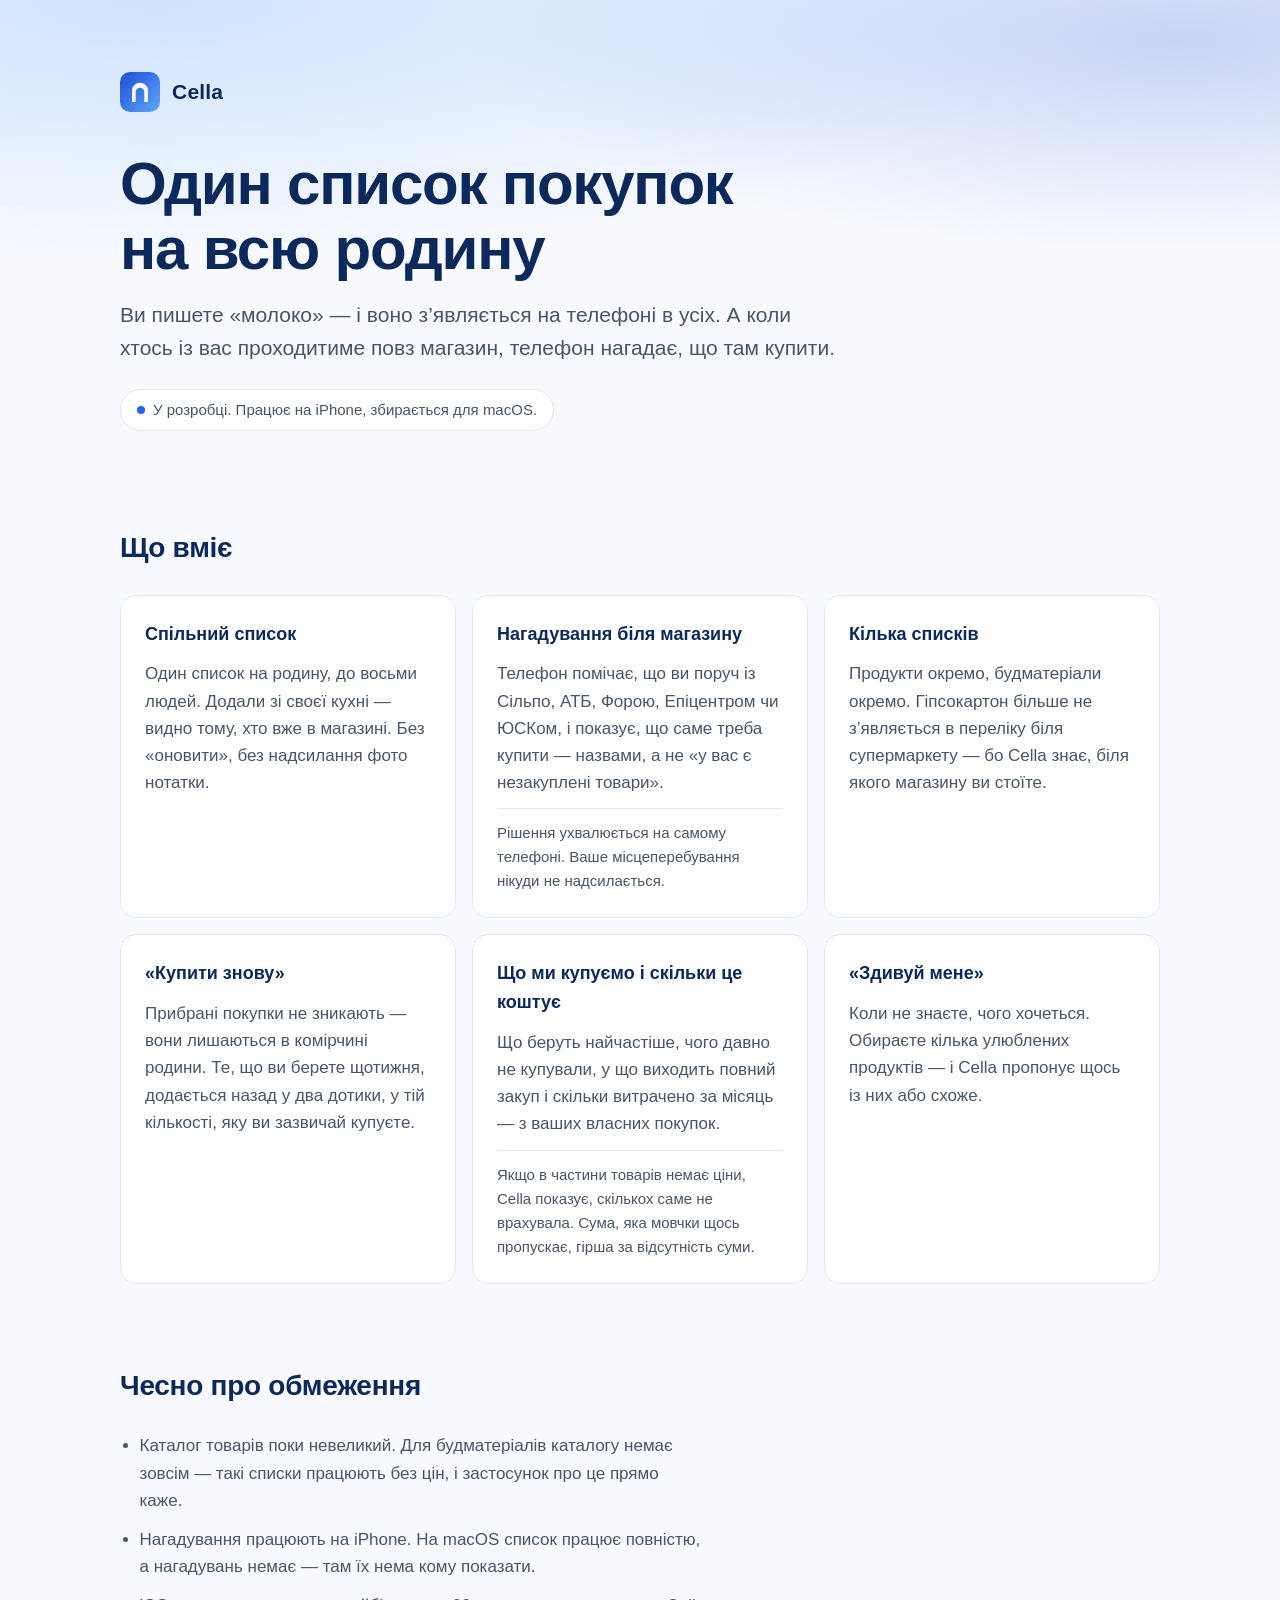
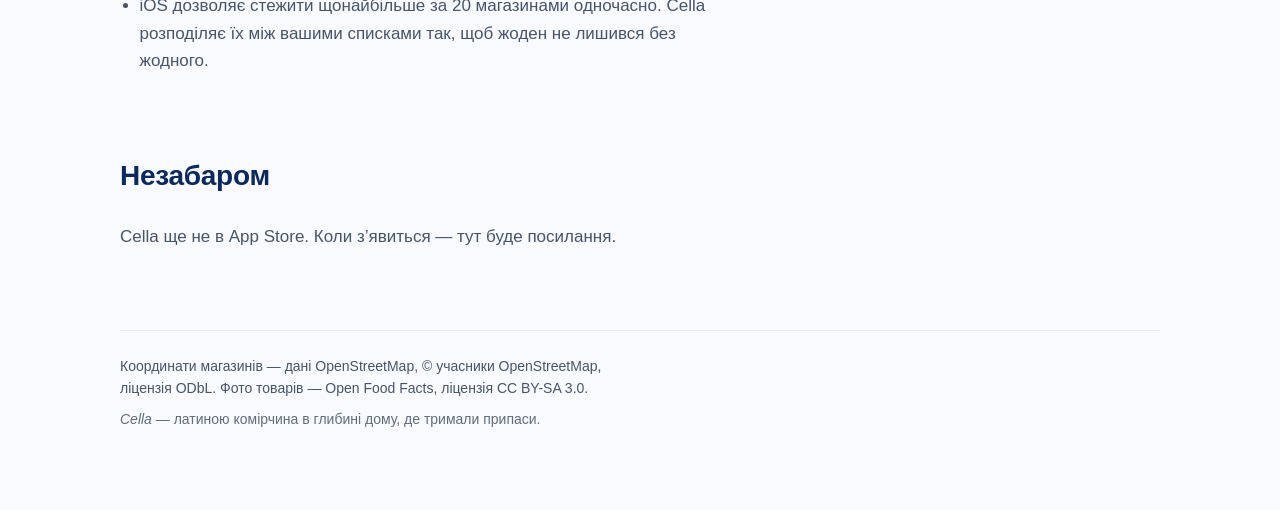
==== index.html @ ca503a30 "Landing page for cellaua.com Hand-written HTML and CSS. No framework, no bundler, no dependencies, n" ====
<!doctype html>
<html lang="uk">
<head>
<meta charset="utf-8">
<meta name="viewport" content="width=device-width, initial-scale=1">
<title>Cella — спільний список покупок для родини</title>
<meta name="description" content="Один список покупок на всю родину. Нагадує, коли ви поруч із магазином. Пам’ятає, що ви купуєте щотижня.">
<link rel="canonical" href="https://cellaua.com/">
<meta property="og:type" content="website">
<meta property="og:title" content="Cella — спільний список покупок для родини">
<meta property="og:description" content="Один список на всю родину. Нагадує біля магазину. Пам’ятає, що ви купуєте щотижня.">
<meta property="og:url" content="https://cellaua.com/">
<meta property="og:image" content="https://cellaua.com/og.png">
<meta property="og:locale" content="uk_UA">
<meta name="theme-color" content="#2563EB">
<link rel="icon" type="image/svg+xml" href="/icon.svg">
<link rel="stylesheet" href="/style.css">
</head>
<body>

<header class="hero">
  <div class="wrap">
    <a class="brand" href="/" aria-label="Cella">
      <svg class="mark" viewBox="0 0 100 100" role="img" aria-hidden="true">
        <path fill-rule="evenodd" d="M28,78 L28,46 A22,22 0 0 1 72,46 L72,78 Z
                                     M38,78 L38,50 A12,12 0 0 1 62,50 L62,78 Z"/>
      </svg>
      <span>Cella</span>
    </a>

    <h1>Один список покупок<br>на всю родину</h1>
    <p class="lede">
      Ви пишете «молоко» — і воно з’являється на телефоні в усіх.
      А коли хтось із вас проходитиме повз магазин, телефон нагадає, що там купити.
    </p>

    <p class="status" role="status">
      <span class="dot" aria-hidden="true"></span>
      У розробці. Працює на iPhone, збирається для macOS.
    </p>
  </div>
</header>

<main>

<section class="wrap features" aria-labelledby="what">
  <h2 id="what">Що вміє</h2>

  <div class="grid">
    <article class="card">
      <h3>Спільний список</h3>
      <p>
        Один список на родину, до восьми людей. Додали зі своєї кухні —
        видно тому, хто вже в магазині. Без «оновити», без надсилання фото нотатки.
      </p>
    </article>

    <article class="card">
      <h3>Нагадування біля магазину</h3>
      <p>
        Телефон помічає, що ви поруч із Сільпо, АТБ, Форою, Епіцентром чи ЮСКом,
        і показує, що саме треба купити — назвами, а не «у вас є незакуплені товари».
      </p>
      <p class="note">
        Рішення ухвалюється на самому телефоні. Ваше місцеперебування нікуди не надсилається.
      </p>
    </article>

    <article class="card">
      <h3>Кілька списків</h3>
      <p>
        Продукти окремо, будматеріали окремо. Гіпсокартон більше не з’являється
        в переліку біля супермаркету — бо Cella знає, біля якого магазину ви стоїте.
      </p>
    </article>

    <article class="card">
      <h3>«Купити знову»</h3>
      <p>
        Прибрані покупки не зникають — вони лишаються в комірчині родини.
        Те, що ви берете щотижня, додається назад у два дотики,
        у тій кількості, яку ви зазвичай купуєте.
      </p>
    </article>

    <article class="card">
      <h3>Що ми купуємо і скільки це коштує</h3>
      <p>
        Що беруть найчастіше, чого давно не купували, у що виходить повний закуп
        і скільки витрачено за місяць — з ваших власних покупок.
      </p>
      <p class="note">
        Якщо в частини товарів немає ціни, Cella показує, скількох саме
        не врахувала. Сума, яка мовчки щось пропускає, гірша за відсутність суми.
      </p>
    </article>

    <article class="card">
      <h3>«Здивуй мене»</h3>
      <p>
        Коли не знаєте, чого хочеться. Обираєте кілька улюблених продуктів —
        і Cella пропонує щось із них або схоже.
      </p>
    </article>
  </div>
</section>

<section class="wrap honest" aria-labelledby="honest-h">
  <h2 id="honest-h">Чесно про обмеження</h2>
  <ul>
    <li>
      Каталог товарів поки невеликий. Для будматеріалів каталогу немає зовсім —
      такі списки працюють без цін, і застосунок про це прямо каже.
    </li>
    <li>
      Нагадування працюють на iPhone. На macOS список працює повністю,
      а нагадувань немає — там їх нема кому показати.
    </li>
    <li>
      iOS дозволяє стежити щонайбільше за 20 магазинами одночасно.
      Cella розподіляє їх між вашими списками так, щоб жоден не лишився без жодного.
    </li>
  </ul>
</section>

<section class="wrap cta" aria-labelledby="cta-h">
  <h2 id="cta-h">Незабаром</h2>
  <p>
    Cella ще не в App Store. Коли з’явиться — тут буде посилання.
  </p>
</section>

</main>

<footer class="wrap">
  <p>
    Координати магазинів — дані OpenStreetMap, © учасники OpenStreetMap, ліцензія ODbL.
    Фото товарів — Open Food Facts, ліцензія CC&nbsp;BY-SA&nbsp;3.0.
  </p>
  <p class="muted">
    <em>Cella</em> — латиною комірчина в глибині дому, де тримали припаси.
  </p>
</footer>

</body>
</html>
---- style.css ----
/* Cella — landing page.
   Tokens mirror lib/ui/core/tokens.dart in the app, so the site and the
   product read as the same thing. Kept in step by hand; there are six values. */

:root {
  --seed: #2563EB;
  --blob-light: #60A5FA;
  --blob-deep: #1D4ED8;

  --bg: #F8FAFF;
  --surface: #FFFFFF;
  --border: #E2E8F0;
  --text: #0B2A5B;
  --muted: #475569;

  --space-sm: 8px;
  --space-md: 12px;
  --space-lg: 16px;
  --space-xl: 24px;
  --space-2xl: 40px;
  --space-3xl: 72px;

  --radius: 16px;
  --measure: 62ch;
}

@media (prefers-color-scheme: dark) {
  :root {
    --bg: #071431;
    --surface: #0F1F3D;
    --border: #1E3A6B;
    --text: #F8FAFF;
    --muted: #A8BEDC;
  }
}

*, *::before, *::after { box-sizing: border-box; }

body {
  margin: 0;
  background: var(--bg);
  color: var(--text);
  font: 17px/1.6 -apple-system, BlinkMacSystemFont, "Segoe UI", Roboto,
        "Helvetica Neue", Arial, sans-serif;
  -webkit-font-smoothing: antialiased;
  /* Figures that sit next to each other should line up. */
  font-variant-numeric: tabular-nums;
}

.wrap {
  width: min(100% - 2 * var(--space-xl), 1040px);
  margin-inline: auto;
}

/* ---- hero ---------------------------------------------------------------- */

.hero {
  padding: var(--space-3xl) 0 var(--space-2xl);
  background:
    radial-gradient(120% 90% at 12% 0%, rgba(96, 165, 250, 0.28), transparent 60%),
    radial-gradient(90% 70% at 92% 8%, rgba(29, 78, 216, 0.22), transparent 62%);
}

.brand {
  display: inline-flex;
  align-items: center;
  gap: var(--space-md);
  margin-bottom: var(--space-2xl);
  color: inherit;
  text-decoration: none;
  font-weight: 650;
  font-size: 21px;
  letter-spacing: 0.01em;
}

.mark {
  width: 40px;
  height: 40px;
  border-radius: 10px;
  padding: 2px;
  background: linear-gradient(135deg, var(--blob-deep), var(--blob-light));
}
/* The arch: the opening of a cella. Same geometry as the app icon. */
.mark path { fill: #F8FAFF; }

h1 {
  margin: 0 0 var(--space-lg);
  font-size: clamp(34px, 6vw, 60px);
  line-height: 1.08;
  letter-spacing: -0.02em;
  font-weight: 700;
}

.lede {
  margin: 0;
  max-width: var(--measure);
  font-size: clamp(18px, 2.2vw, 21px);
  color: var(--muted);
}

.status {
  display: inline-flex;
  align-items: center;
  gap: var(--space-sm);
  margin-top: var(--space-xl);
  padding: var(--space-sm) var(--space-lg);
  border: 1px solid var(--border);
  border-radius: 999px;
  background: var(--surface);
  font-size: 15px;
  color: var(--muted);
}

.dot {
  width: 8px;
  height: 8px;
  border-radius: 50%;
  background: var(--seed);
}

/* ---- sections ------------------------------------------------------------ */

main { padding-bottom: var(--space-2xl); }

section { padding-block: var(--space-2xl); }

h2 {
  margin: 0 0 var(--space-xl);
  font-size: clamp(22px, 3vw, 28px);
  letter-spacing: -0.01em;
}

.grid {
  display: grid;
  gap: var(--space-lg);
  grid-template-columns: repeat(auto-fit, minmax(280px, 1fr));
}

.card {
  padding: var(--space-xl);
  border: 1px solid var(--border);
  border-radius: var(--radius);
  background: var(--surface);
}

.card h3 {
  margin: 0 0 var(--space-md);
  font-size: 18px;
}

.card p { margin: 0 0 var(--space-md); color: var(--muted); }
.card p:last-child { margin-bottom: 0; }

.note {
  font-size: 15px;
  padding-top: var(--space-md);
  border-top: 1px solid var(--border);
}

.honest ul {
  margin: 0;
  padding-left: 1.15em;
  max-width: var(--measure);
  color: var(--muted);
}
.honest li + li { margin-top: var(--space-md); }

.cta p { max-width: var(--measure); color: var(--muted); margin: 0; }

footer {
  padding-block: var(--space-xl) var(--space-3xl);
  border-top: 1px solid var(--border);
  font-size: 14px;
  color: var(--muted);
}
footer p { margin: 0 0 var(--space-sm); max-width: var(--measure); }
.muted { opacity: 0.85; }

@media (prefers-reduced-motion: no-preference) {
  a { transition: opacity 150ms ease; }
}
a:hover { opacity: 0.75; }

:focus-visible {
  outline: 3px solid var(--seed);
  outline-offset: 3px;
  border-radius: 4px;
}
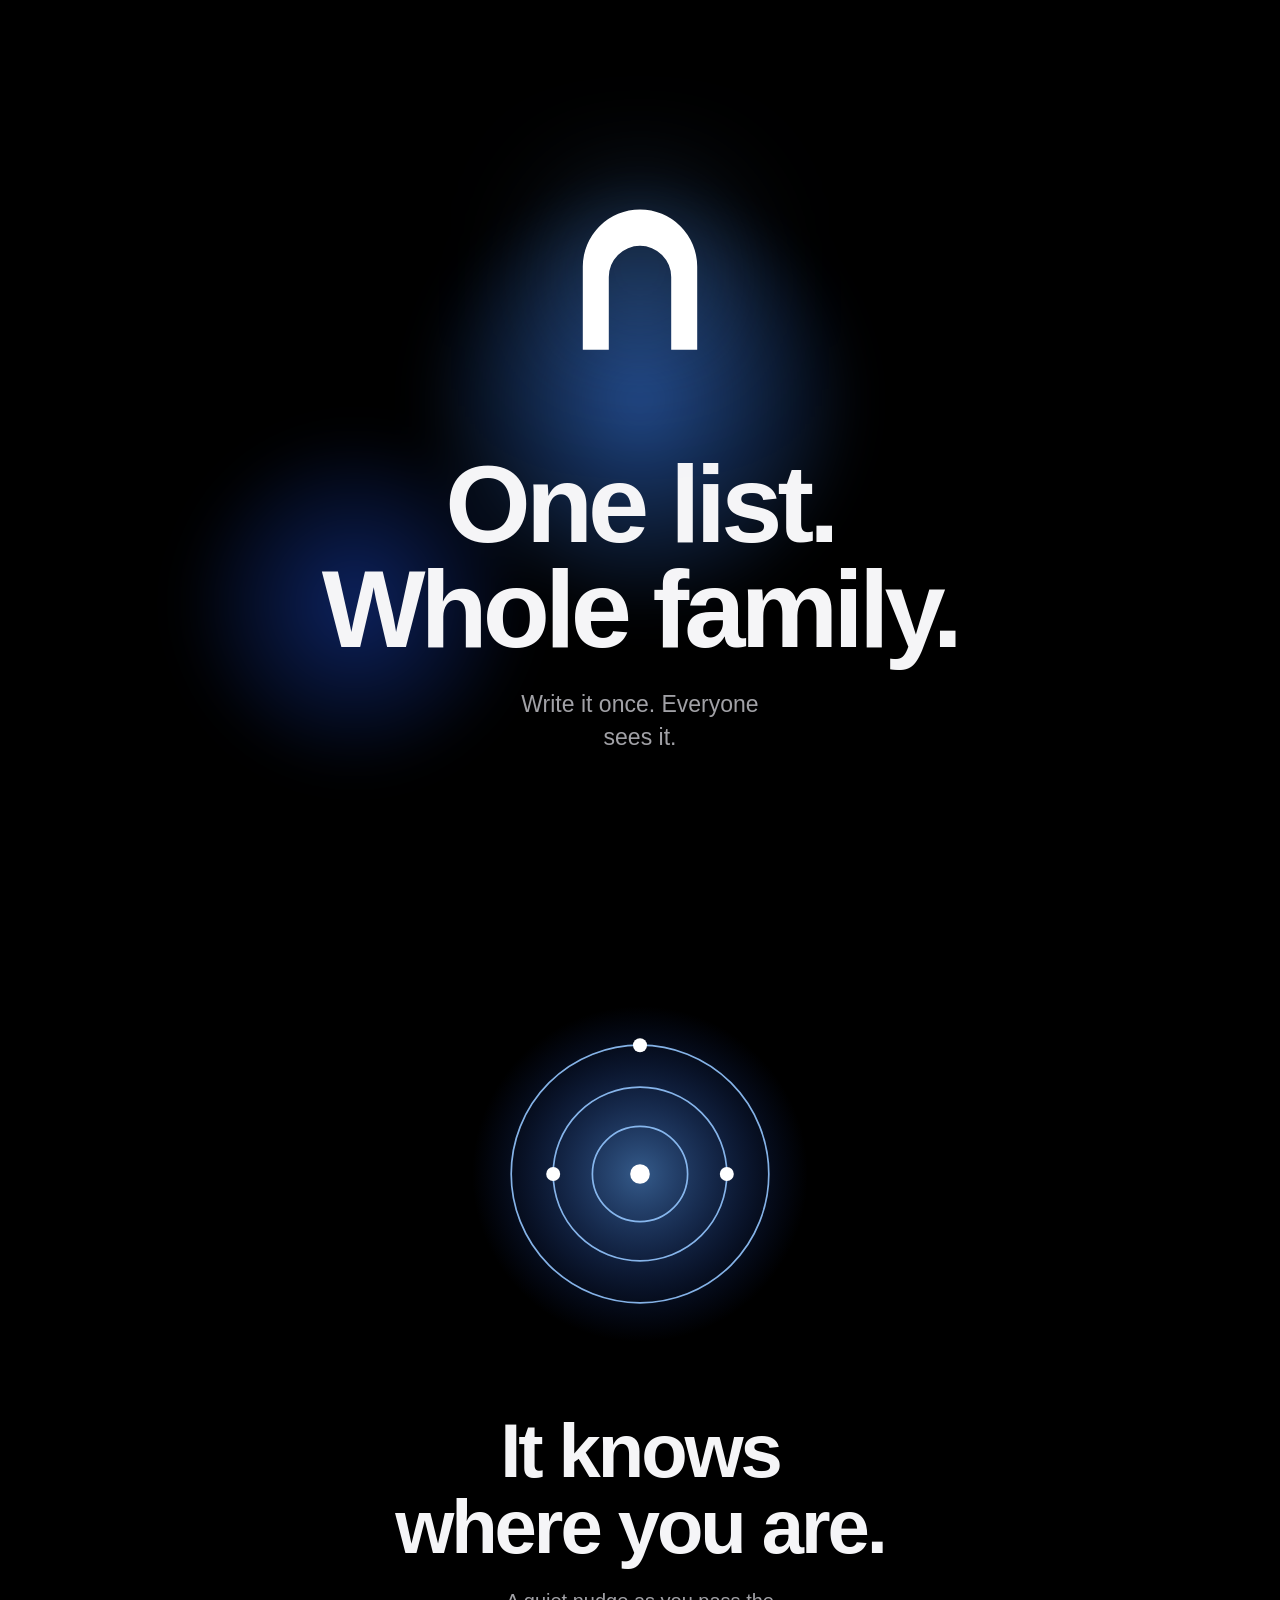
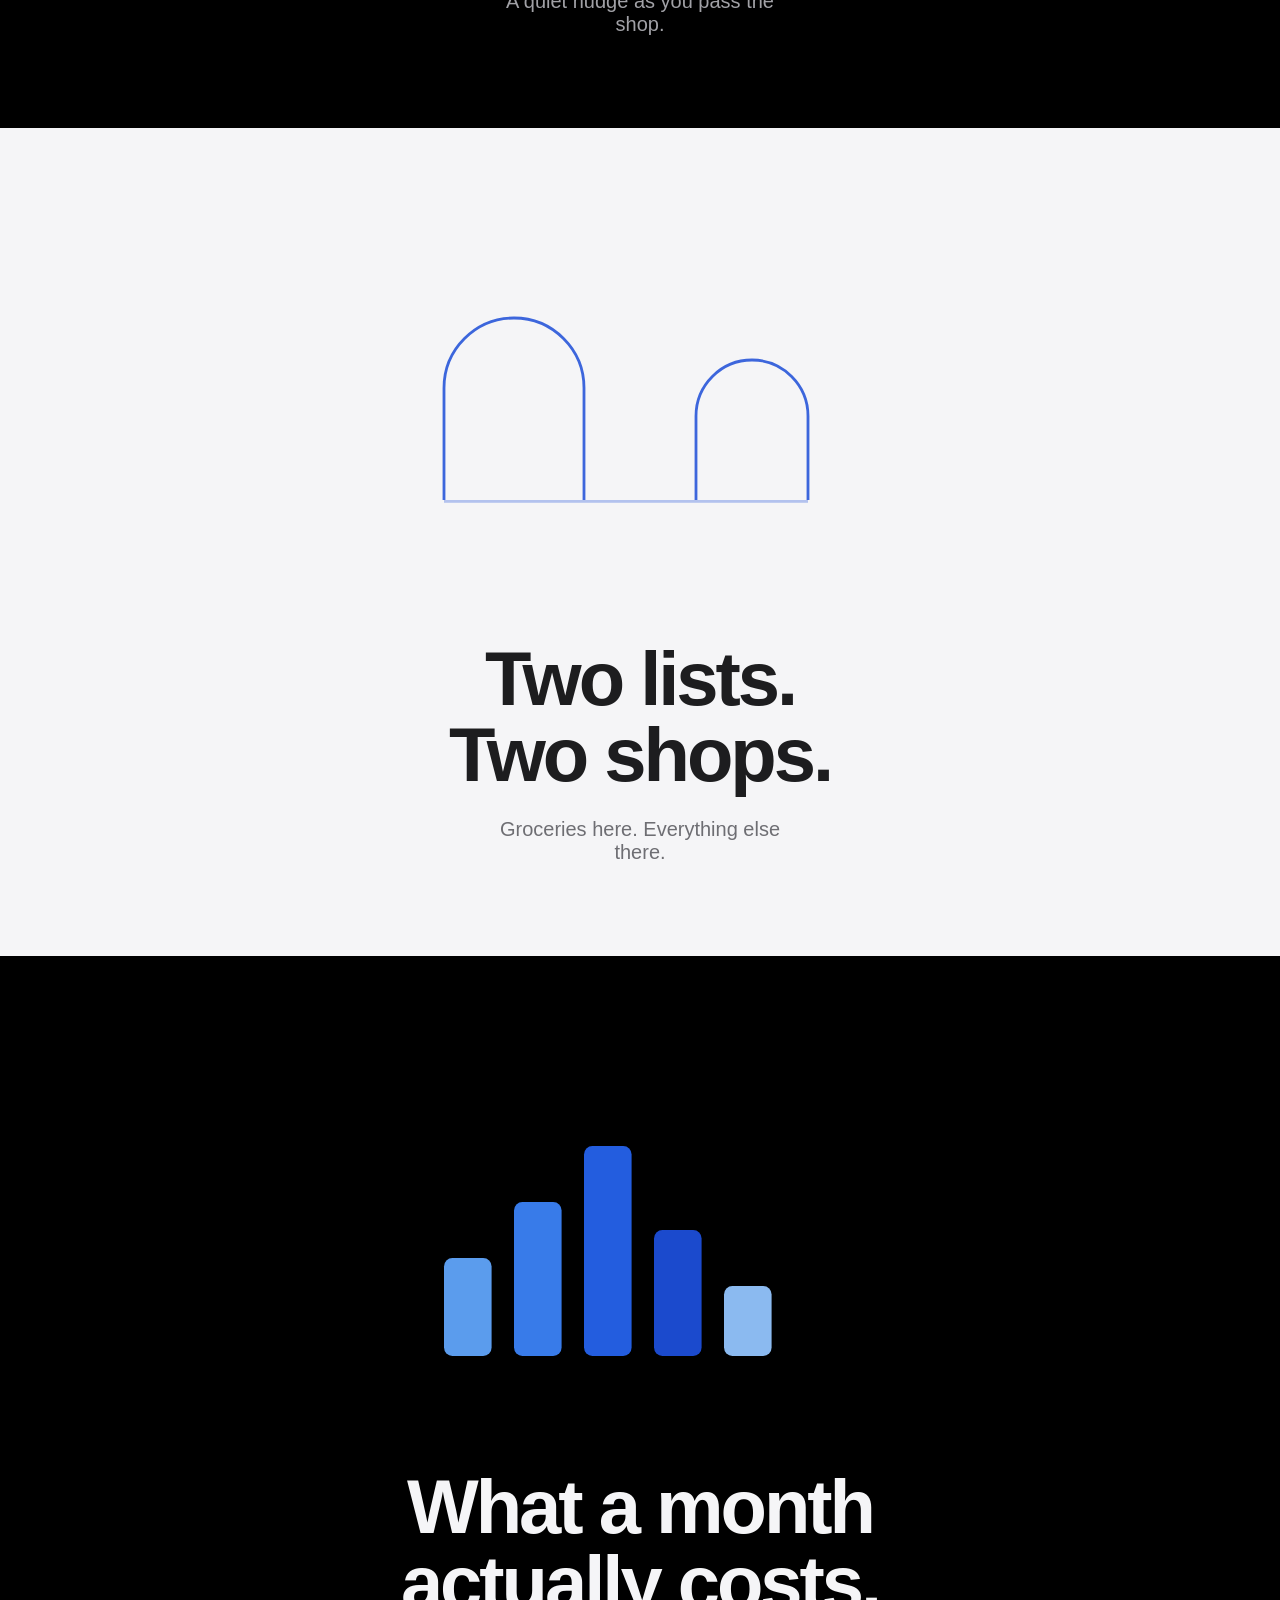
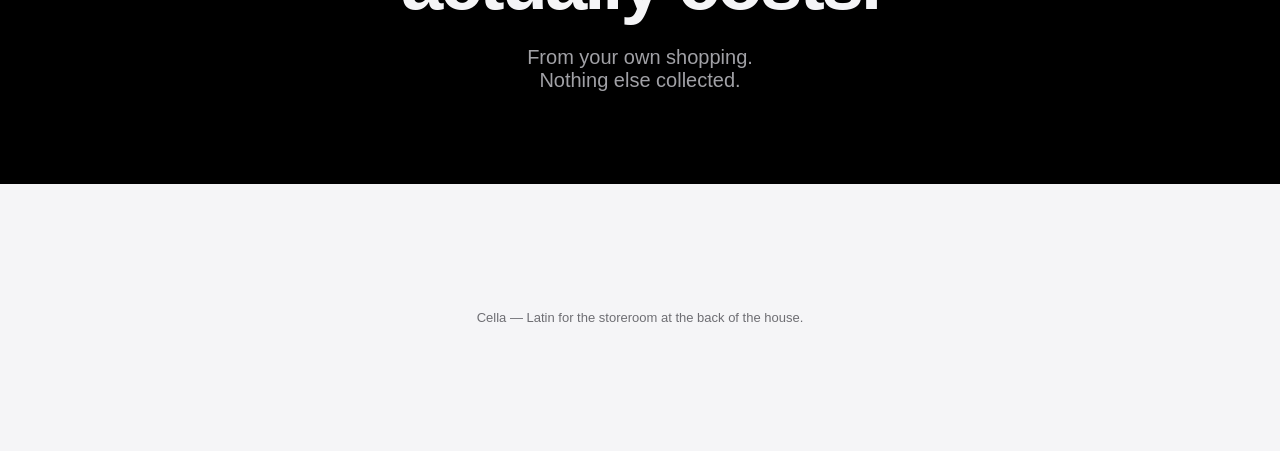
==== commit 71e3514b: "Redesign: Monolith live, four alternates kept alongside Apple-style: one statement per screen, abstr" ====
--- a/index.html
+++ b/index.html
@@ -1,146 +1,69 @@
-<!doctype html>
-<html lang="uk">
-<head>
-<meta charset="utf-8">
-<meta name="viewport" content="width=device-width, initial-scale=1">
-<title>Cella — спільний список покупок для родини</title>
-<meta name="description" content="Один список покупок на всю родину. Нагадує, коли ви поруч із магазином. Пам’ятає, що ви купуєте щотижня.">
+<!doctype html><html lang="en"><head><meta charset="utf-8">
+<meta name="viewport" content="width=device-width,initial-scale=1">
+<title>Cella — one shopping list for the whole family</title>
+<meta name="description" content="One shopping list your whole family writes on. It reminds you as you pass the shop, and remembers what you always buy.">
 <link rel="canonical" href="https://cellaua.com/">
 <meta property="og:type" content="website">
-<meta property="og:title" content="Cella — спільний список покупок для родини">
-<meta property="og:description" content="Один список на всю родину. Нагадує біля магазину. Пам’ятає, що ви купуєте щотижня.">
+<meta property="og:title" content="Cella — one shopping list for the whole family">
+<meta property="og:description" content="One shopping list your whole family writes on. It reminds you as you pass the shop, and remembers what you always buy.">
 <meta property="og:url" content="https://cellaua.com/">
-<meta property="og:image" content="https://cellaua.com/og.png">
-<meta property="og:locale" content="uk_UA">
-<meta name="theme-color" content="#2563EB">
+<meta property="og:image" content="https://cellaua.com/icon.svg">
+<meta name="theme-color" content="#000000">
 <link rel="icon" type="image/svg+xml" href="/icon.svg">
-<link rel="stylesheet" href="/style.css">
-</head>
-<body>
+<link rel="stylesheet" href="/base.css">
+<link rel="stylesheet" href="/page.css">
+</head><body>
 
-<header class="hero">
-  <div class="wrap">
-    <a class="brand" href="/" aria-label="Cella">
-      <svg class="mark" viewBox="0 0 100 100" role="img" aria-hidden="true">
-        <path fill-rule="evenodd" d="M28,78 L28,46 A22,22 0 0 1 72,46 L72,78 Z
-                                     M38,78 L38,50 A12,12 0 0 1 62,50 L62,78 Z"/>
-      </svg>
-      <span>Cella</span>
-    </a>
+<div class="stage">
+  <div class="halo"></div>
+  <div class="inner">
+    <svg class="arch" viewBox="0 0 100 100"><path fill-rule="evenodd" fill="#fff"
+      d="M28,78 L28,46 A22,22 0 0 1 72,46 L72,78 Z M38,78 L38,50 A12,12 0 0 1 62,50 L62,78 Z"/></svg>
+    <h1>One list.<br>Whole family.</h1>
+    <p class="sub">Write it once. Everyone sees it.</p>
+  </div>
+</div>
 
-    <h1>Один список покупок<br>на всю родину</h1>
-    <p class="lede">
-      Ви пишете «молоко» — і воно з’являється на телефоні в усіх.
-      А коли хтось із вас проходитиме повз магазин, телефон нагадає, що там купити.
-    </p>
-
-    <p class="status" role="status">
-      <span class="dot" aria-hidden="true"></span>
-      У розробці. Працює на iPhone, збирається для macOS.
-    </p>
-  </div>
-</header>
-
-<main>
-
-<section class="wrap features" aria-labelledby="what">
-  <h2 id="what">Що вміє</h2>
-
-  <div class="grid">
-    <article class="card">
-      <h3>Спільний список</h3>
-      <p>
-        Один список на родину, до восьми людей. Додали зі своєї кухні —
-        видно тому, хто вже в магазині. Без «оновити», без надсилання фото нотатки.
-      </p>
-    </article>
-
-    <article class="card">
-      <h3>Нагадування біля магазину</h3>
-      <p>
-        Телефон помічає, що ви поруч із Сільпо, АТБ, Форою, Епіцентром чи ЮСКом,
-        і показує, що саме треба купити — назвами, а не «у вас є незакуплені товари».
-      </p>
-      <p class="note">
-        Рішення ухвалюється на самому телефоні. Ваше місцеперебування нікуди не надсилається.
-      </p>
-    </article>
-
-    <article class="card">
-      <h3>Кілька списків</h3>
-      <p>
-        Продукти окремо, будматеріали окремо. Гіпсокартон більше не з’являється
-        в переліку біля супермаркету — бо Cella знає, біля якого магазину ви стоїте.
-      </p>
-    </article>
-
-    <article class="card">
-      <h3>«Купити знову»</h3>
-      <p>
-        Прибрані покупки не зникають — вони лишаються в комірчині родини.
-        Те, що ви берете щотижня, додається назад у два дотики,
-        у тій кількості, яку ви зазвичай купуєте.
-      </p>
-    </article>
-
-    <article class="card">
-      <h3>Що ми купуємо і скільки це коштує</h3>
-      <p>
-        Що беруть найчастіше, чого давно не купували, у що виходить повний закуп
-        і скільки витрачено за місяць — з ваших власних покупок.
-      </p>
-      <p class="note">
-        Якщо в частини товарів немає ціни, Cella показує, скількох саме
-        не врахувала. Сума, яка мовчки щось пропускає, гірша за відсутність суми.
-      </p>
-    </article>
-
-    <article class="card">
-      <h3>«Здивуй мене»</h3>
-      <p>
-        Коли не знаєте, чого хочеться. Обираєте кілька улюблених продуктів —
-        і Cella пропонує щось із них або схоже.
-      </p>
-    </article>
-  </div>
+<section>
+  <svg class="viz" viewBox="0 0 400 260">
+    <defs><radialGradient id="p1"><stop offset="0" stop-color="#60a5fa"/><stop offset="1" stop-color="#1d4ed8" stop-opacity="0"/></radialGradient></defs>
+    <circle cx="200" cy="130" r="120" fill="url(#p1)" opacity=".55"/>
+    <g fill="none" stroke="#93c5fd" stroke-width="1.2" opacity=".9">
+      <circle cx="200" cy="130" r="34"/><circle cx="200" cy="130" r="62"/><circle cx="200" cy="130" r="92"/>
+    </g>
+    <circle cx="200" cy="130" r="7" fill="#fff"/>
+    <circle cx="262" cy="130" r="5" fill="#fff"/><circle cx="138" cy="130" r="5" fill="#fff"/>
+    <circle cx="200" cy="38" r="5" fill="#fff"/>
+  </svg>
+  <h2>It knows<br>where you are.</h2>
+  <p>A quiet nudge as you pass the shop.</p>
 </section>
 
-<section class="wrap honest" aria-labelledby="honest-h">
-  <h2 id="honest-h">Чесно про обмеження</h2>
-  <ul>
-    <li>
-      Каталог товарів поки невеликий. Для будматеріалів каталогу немає зовсім —
-      такі списки працюють без цін, і застосунок про це прямо каже.
-    </li>
-    <li>
-      Нагадування працюють на iPhone. На macOS список працює повністю,
-      а нагадувань немає — там їх нема кому показати.
-    </li>
-    <li>
-      iOS дозволяє стежити щонайбільше за 20 магазинами одночасно.
-      Cella розподіляє їх між вашими списками так, щоб жоден не лишився без жодного.
-    </li>
-  </ul>
+<section class="light">
+  <svg class="viz" viewBox="0 0 400 260">
+    <g fill="none" stroke="#1d4ed8" stroke-width="2" opacity=".85">
+      <path d="M60 200 V120 a50 50 0 0 1 100 0 V200"/>
+      <path d="M240 200 V140 a40 40 0 0 1 80 0 V200"/>
+    </g>
+    <rect x="60" y="200" width="260" height="2" fill="#1d4ed8" opacity=".3"/>
+  </svg>
+  <h2>Two lists.<br>Two shops.</h2>
+  <p>Groceries here. Everything else there.</p>
 </section>
 
-<section class="wrap cta" aria-labelledby="cta-h">
-  <h2 id="cta-h">Незабаром</h2>
-  <p>
-    Cella ще не в App Store. Коли з’явиться — тут буде посилання.
-  </p>
+<section>
+  <svg class="viz" viewBox="0 0 400 260">
+    <g opacity=".95">
+      <rect x="60" y="150" width="34" height="70" rx="6" fill="#60a5fa"/>
+      <rect x="110" y="110" width="34" height="110" rx="6" fill="#3b82f6"/>
+      <rect x="160" y="70" width="34" height="150" rx="6" fill="#2563eb"/>
+      <rect x="210" y="130" width="34" height="90" rx="6" fill="#1d4ed8"/>
+      <rect x="260" y="170" width="34" height="50" rx="6" fill="#93c5fd"/>
+    </g>
+  </svg>
+  <h2>What a month<br>actually costs.</h2>
+  <p>From your own shopping. Nothing else collected.</p>
 </section>
 
-</main>
-
-<footer class="wrap">
-  <p>
-    Координати магазинів — дані OpenStreetMap, © учасники OpenStreetMap, ліцензія ODbL.
-    Фото товарів — Open Food Facts, ліцензія CC&nbsp;BY-SA&nbsp;3.0.
-  </p>
-  <p class="muted">
-    <em>Cella</em> — латиною комірчина в глибині дому, де тримали припаси.
-  </p>
-</footer>
-
-</body>
-</html>
+<footer>Cella — Latin for the storeroom at the back of the house.</footer>
+</body></html>
--- a/base.css
+++ b/base.css
@@ -0,0 +1,6 @@
+/* shared reset only — each option owns its own look */
+*,*::before,*::after{box-sizing:border-box}
+body{margin:0;-webkit-font-smoothing:antialiased;
+  font-family:-apple-system,BlinkMacSystemFont,"SF Pro Display","Segoe UI",Roboto,Helvetica,Arial,sans-serif}
+img,svg{display:block;max-width:100%}
+a{color:inherit}
--- a/page.css
+++ b/page.css
@@ -0,0 +1,18 @@
+:root{--ink:#f5f5f7;--dim:#a1a1a6;--bg:#000}
+body{background:var(--bg);color:var(--ink)}
+.stage{min-height:100svh;display:grid;place-items:center;position:relative;overflow:hidden;text-align:center;padding:6vh 6vw}
+.halo{position:absolute;inset:-20%;background:
+  radial-gradient(closest-side,rgba(59,130,246,.55),transparent 70%) 50% 42%/70vmin 70vmin no-repeat,
+  radial-gradient(closest-side,rgba(29,78,216,.45),transparent 70%) 28% 70%/55vmin 55vmin no-repeat;
+  filter:blur(20px)}
+.inner{position:relative}
+.arch{width:min(34vmin,260px);margin:0 auto 5vh;filter:drop-shadow(0 0 60px rgba(96,165,250,.6))}
+h1{font-size:clamp(44px,9vw,110px);line-height:.95;letter-spacing:-.045em;margin:0;font-weight:700}
+.sub{margin:3vh auto 0;max-width:20ch;font-size:clamp(17px,2.2vw,23px);color:var(--dim);line-height:1.4}
+section{min-height:92svh;display:grid;place-items:center;text-align:center;padding:10vh 6vw;position:relative;overflow:hidden}
+section h2{font-size:clamp(34px,6.5vw,76px);line-height:1;letter-spacing:-.04em;margin:0 0 2.5vh;font-weight:700}
+section p{margin:0;color:var(--dim);font-size:clamp(16px,2vw,20px);max-width:26ch}
+.viz{width:min(70vmin,560px);margin-bottom:6vh}
+.light{background:#f5f5f7;color:#1d1d1f}
+.light p{color:#6e6e73}
+footer{padding:14vh 6vw;text-align:center;color:#6e6e73;font-size:13px;background:#f5f5f7}
